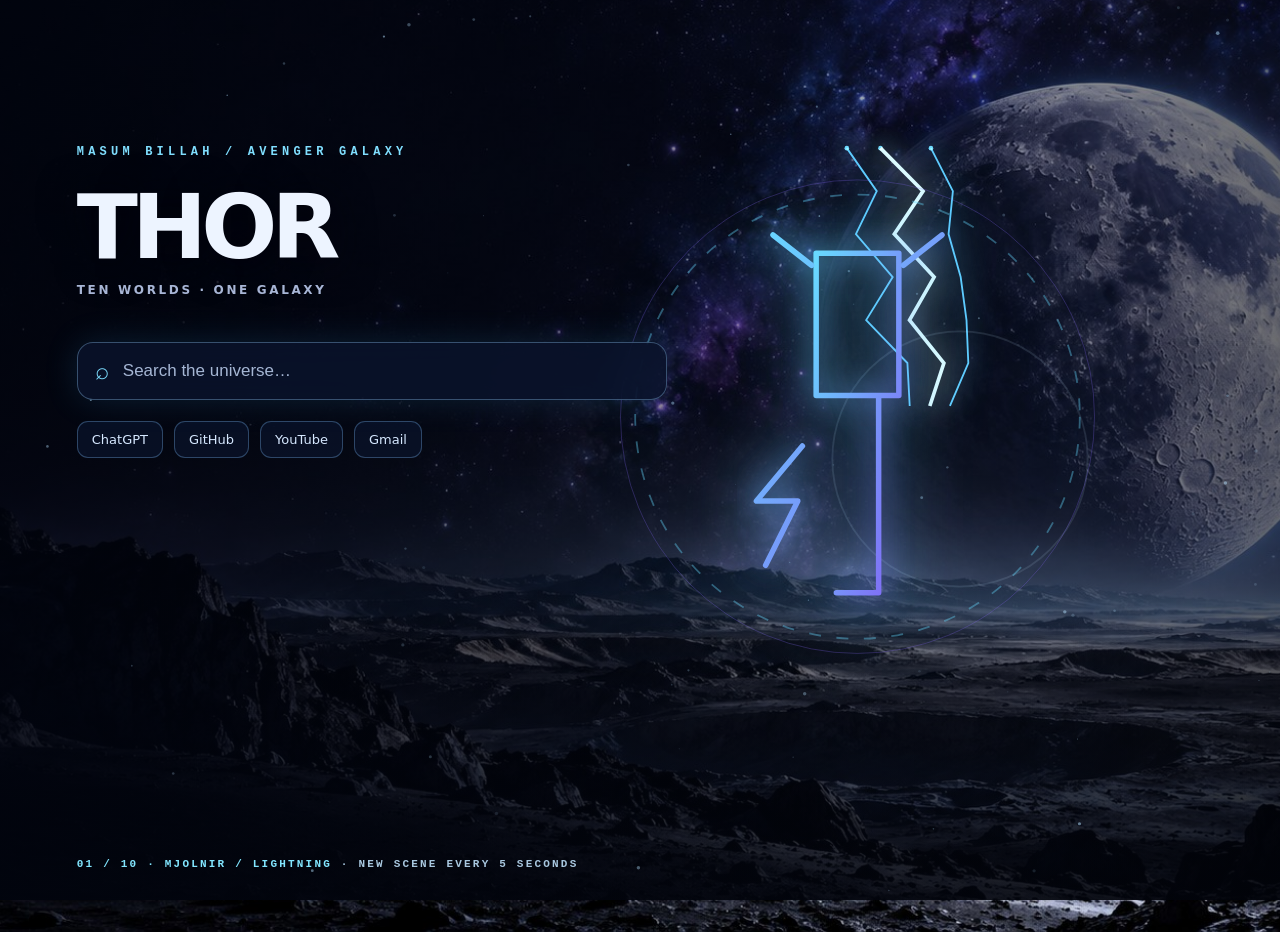
==== avenger-galaxy/newtab.html @ 28e288ff "Rename Hero Galaxy folder to Avenger Galaxy" ====
<!doctype html><html lang="en"><head><meta charset="utf-8"><meta name="viewport" content="width=device-width,initial-scale=1"><title>Avenger Galaxy • New Tab</title><link rel="stylesheet" href="style.css"></head><body><div id="scene-a" class="scene"></div><div id="scene-b" class="scene"></div><div class="veil"></div><canvas id="particles"></canvas><img id="art" class="hero-art" alt="Futuristic hero emblem"><main class="content"><div class="eyebrow">MASUM BILLAH / AVENGER GALAXY</div><h1 id="title">THOR</h1><div class="sub">TEN WORLDS · ONE GALAXY</div><form class="search" id="search-form"><span>⌕</span><input type="search" aria-label="Search the web" placeholder="Search the universe…" autofocus></form><nav class="links"><a href="https://chatgpt.com/">ChatGPT</a><a href="https://github.com/gitwithmasum">GitHub</a><a href="https://www.youtube.com/">YouTube</a><a href="https://mail.google.com/">Gmail</a></nav></main><div class="footer"><b id="count">01 / 10</b> · NEW SCENE EVERY 5 SECONDS</div><script src="app.js"></script></body></html>
---- avenger-galaxy/style.css ----
:root{color-scheme:dark;font-family:Inter,Segoe UI,system-ui,sans-serif}*{box-sizing:border-box}html,body{margin:0;width:100%;height:100%;overflow:hidden;background:#030511;color:#edf4ff}.scene{position:absolute;inset:-2%;background:center/cover no-repeat;opacity:0;transition:opacity 1.25s ease;transform:scale(1.03)}.scene.active{opacity:1;animation:slow-drift 12s ease-in-out alternate infinite}@keyframes slow-drift{to{transform:scale(1.105) translate(-.6%,.3%)}}.veil{position:absolute;inset:0;background:linear-gradient(90deg,rgba(1,4,14,.84),rgba(2,5,16,.32) 68%,rgba(1,3,10,.58)),linear-gradient(0deg,#02040ad9,transparent 35%)}#particles{position:absolute;inset:0;width:100%;height:100%;pointer-events:none}.hero-art{position:absolute;right:5%;top:9%;width:min(56vw,780px);height:75vh;max-height:730px;object-fit:contain;filter:drop-shadow(0 0 35px var(--accent));opacity:.88;transition:opacity .8s,transform 1.1s;transform:scale(.95)}.hero-art.enter{opacity:1;transform:scale(1.025)}.content{position:absolute;left:clamp(25px,6vw,100px);top:16%;width:min(590px,52vw);z-index:2}.eyebrow{font:600 12px/1.4 Consolas,monospace;letter-spacing:.35em;color:#80dfff}.content h1{font-size:clamp(45px,7vw,100px);line-height:.94;letter-spacing:-.065em;margin:24px 0 14px;text-shadow:0 5px 40px #03030c}.sub{letter-spacing:.22em;color:#a8b6d6;font-size:12px;font-weight:600}.search{display:flex;align-items:center;background:#0b142dce;border:1px solid #95cfff55;box-shadow:0 0 34px #47b9ff25;backdrop-filter:blur(15px);border-radius:16px;margin-top:45px;height:58px;padding:0 17px;gap:12px}.search span{font-size:24px;color:#7ad9fb}.search input{flex:1;min-width:0;border:0;outline:0;background:transparent;color:#fff;font:17px Segoe UI,sans-serif}.search input::placeholder{color:#a5b6d4}.links{display:flex;gap:11px;flex-wrap:wrap;margin-top:21px}.links a{color:#d6e8ff;text-decoration:none;padding:10px 14px;border:1px solid #78b5ed55;border-radius:11px;background:#0b142cb9;font-size:13px}.links a:hover{border-color:#80dfff;background:#214263}.footer{position:absolute;bottom:30px;left:clamp(25px,6vw,100px);font:600 11px Consolas,monospace;color:#a8c7df;letter-spacing:.2em;z-index:2}.footer b{color:#82e6ff}.wallpaper .search,.wallpaper .links,.wallpaper .sub{display:none}.wallpaper .content{top:35%}.wallpaper .content h1{font-size:clamp(38px,5vw,76px);opacity:.76}.wallpaper .hero-art{right:8%;width:min(53vw,750px)}@media(max-width:720px){.hero-art{right:-20%;width:90vw;top:18%;opacity:.45}.content{width:90vw;top:11%}.content h1{font-size:50px}.search{margin-top:26px}.footer{bottom:18px}}@media(prefers-reduced-motion:reduce){.scene.active{animation:none}.scene,.hero-art{transition:none}#particles{display:none}}
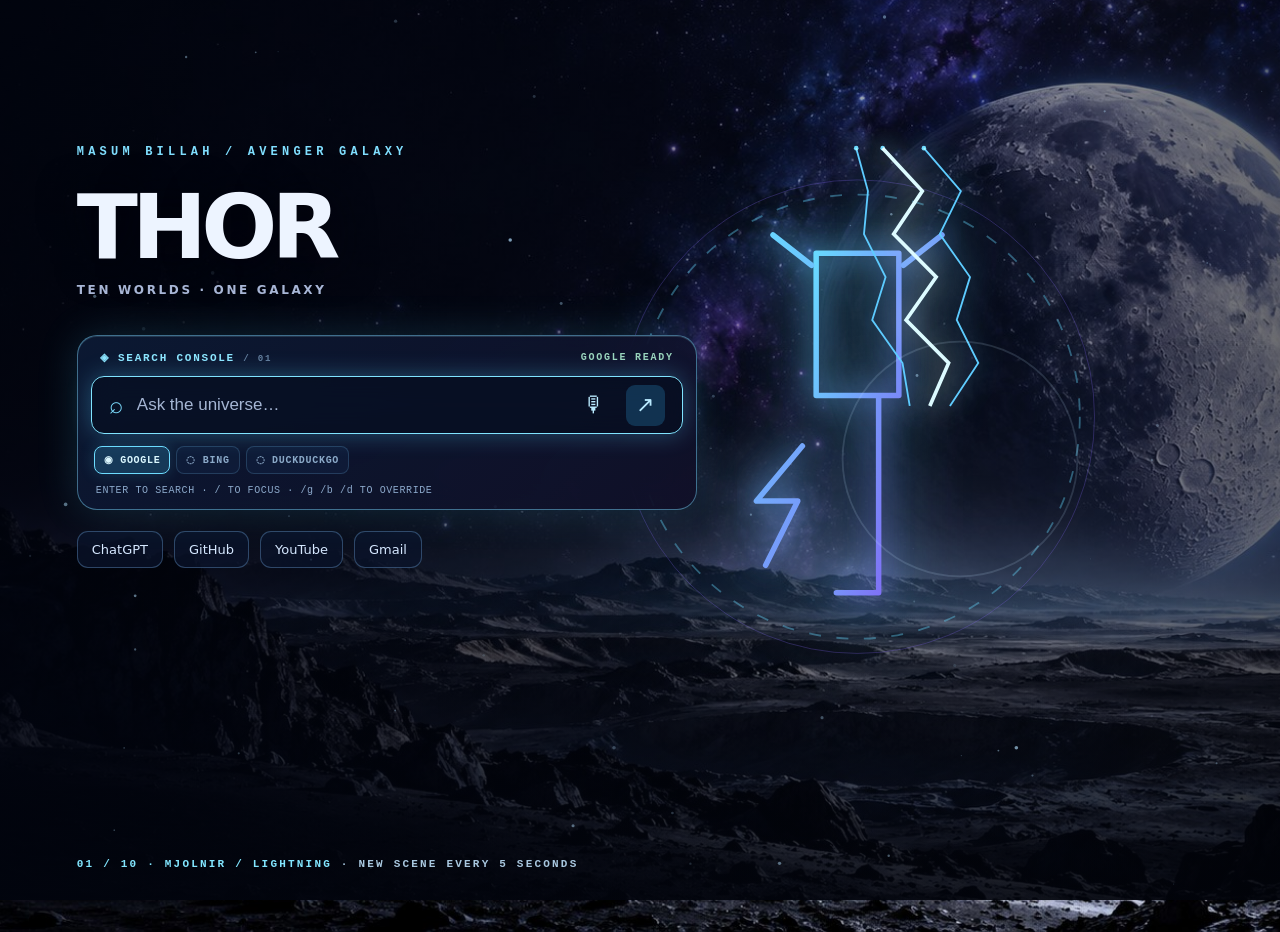
==== commit 7d4a2b17: "Add futuristic search console and results overlay to Avenger Galaxy" ====
--- a/avenger-galaxy/newtab.html
+++ b/avenger-galaxy/newtab.html
@@ -1 +1 @@
-<!doctype html><html lang="en"><head><meta charset="utf-8"><meta name="viewport" content="width=device-width,initial-scale=1"><title>Avenger Galaxy • New Tab</title><link rel="stylesheet" href="style.css"></head><body><div id="scene-a" class="scene"></div><div id="scene-b" class="scene"></div><div class="veil"></div><canvas id="particles"></canvas><img id="art" class="hero-art" alt="Futuristic hero emblem"><main class="content"><div class="eyebrow">MASUM BILLAH / AVENGER GALAXY</div><h1 id="title">THOR</h1><div class="sub">TEN WORLDS · ONE GALAXY</div><form class="search" id="search-form"><span>⌕</span><input type="search" aria-label="Search the web" placeholder="Search the universe…" autofocus></form><nav class="links"><a href="https://chatgpt.com/">ChatGPT</a><a href="https://github.com/gitwithmasum">GitHub</a><a href="https://www.youtube.com/">YouTube</a><a href="https://mail.google.com/">Gmail</a></nav></main><div class="footer"><b id="count">01 / 10</b> · NEW SCENE EVERY 5 SECONDS</div><script src="app.js"></script></body></html>
+<!doctype html><html lang="en"><head><meta charset="utf-8"><meta name="viewport" content="width=device-width,initial-scale=1"><title>Avenger Galaxy • Search Console</title><link rel="stylesheet" href="style.css"></head><body><div id="scene-a" class="scene"></div><div id="scene-b" class="scene"></div><div class="veil"></div><canvas id="particles"></canvas><img id="art" class="hero-art" alt="Futuristic hero emblem"><main class="content"><div class="eyebrow">MASUM BILLAH / AVENGER GALAXY</div><h1 id="title">THOR</h1><div class="sub">TEN WORLDS · ONE GALAXY</div><section class="console" aria-label="Galaxy search console"><div class="console-top"><span class="console-id">◈ SEARCH CONSOLE <small> / 01</small></span><span class="console-state" id="search-state">SYSTEM READY</span></div><form class="search" id="search-form"><span class="search-mark">⌕</span><input id="search-input" type="search" aria-label="Search the web" placeholder="Ask the universe…" autocomplete="off" autofocus><button class="voice-button" id="voice-button" type="button" title="Voice search" aria-label="Start voice search">🎙</button><button class="submit-button" type="submit" aria-label="Search">↗</button></form><div class="engines" role="group" aria-label="Search engine"><button type="button" data-engine="google" class="selected">◉ GOOGLE</button><button type="button" data-engine="bing">◌ BING</button><button type="button" data-engine="duckduckgo">◌ DUCKDUCKGO</button></div><div class="console-help" id="console-help">ENTER TO SEARCH · / TO FOCUS · /g /b /d TO OVERRIDE</div></section><nav class="links"><a href="https://chatgpt.com/">ChatGPT</a><a href="https://github.com/gitwithmasum">GitHub</a><a href="https://www.youtube.com/">YouTube</a><a href="https://mail.google.com/">Gmail</a></nav></main><div class="footer"><b id="count">01 / 10</b> · NEW SCENE EVERY 5 SECONDS</div><script src="app.js"></script></body></html>
--- a/avenger-galaxy/style.css
+++ b/avenger-galaxy/style.css
@@ -1 +1,4 @@
 :root{color-scheme:dark;font-family:Inter,Segoe UI,system-ui,sans-serif}*{box-sizing:border-box}html,body{margin:0;width:100%;height:100%;overflow:hidden;background:#030511;color:#edf4ff}.scene{position:absolute;inset:-2%;background:center/cover no-repeat;opacity:0;transition:opacity 1.25s ease;transform:scale(1.03)}.scene.active{opacity:1;animation:slow-drift 12s ease-in-out alternate infinite}@keyframes slow-drift{to{transform:scale(1.105) translate(-.6%,.3%)}}.veil{position:absolute;inset:0;background:linear-gradient(90deg,rgba(1,4,14,.84),rgba(2,5,16,.32) 68%,rgba(1,3,10,.58)),linear-gradient(0deg,#02040ad9,transparent 35%)}#particles{position:absolute;inset:0;width:100%;height:100%;pointer-events:none}.hero-art{position:absolute;right:5%;top:9%;width:min(56vw,780px);height:75vh;max-height:730px;object-fit:contain;filter:drop-shadow(0 0 35px var(--accent));opacity:.88;transition:opacity .8s,transform 1.1s;transform:scale(.95)}.hero-art.enter{opacity:1;transform:scale(1.025)}.content{position:absolute;left:clamp(25px,6vw,100px);top:16%;width:min(590px,52vw);z-index:2}.eyebrow{font:600 12px/1.4 Consolas,monospace;letter-spacing:.35em;color:#80dfff}.content h1{font-size:clamp(45px,7vw,100px);line-height:.94;letter-spacing:-.065em;margin:24px 0 14px;text-shadow:0 5px 40px #03030c}.sub{letter-spacing:.22em;color:#a8b6d6;font-size:12px;font-weight:600}.search{display:flex;align-items:center;background:#0b142dce;border:1px solid #95cfff55;box-shadow:0 0 34px #47b9ff25;backdrop-filter:blur(15px);border-radius:16px;margin-top:45px;height:58px;padding:0 17px;gap:12px}.search span{font-size:24px;color:#7ad9fb}.search input{flex:1;min-width:0;border:0;outline:0;background:transparent;color:#fff;font:17px Segoe UI,sans-serif}.search input::placeholder{color:#a5b6d4}.links{display:flex;gap:11px;flex-wrap:wrap;margin-top:21px}.links a{color:#d6e8ff;text-decoration:none;padding:10px 14px;border:1px solid #78b5ed55;border-radius:11px;background:#0b142cb9;font-size:13px}.links a:hover{border-color:#80dfff;background:#214263}.footer{position:absolute;bottom:30px;left:clamp(25px,6vw,100px);font:600 11px Consolas,monospace;color:#a8c7df;letter-spacing:.2em;z-index:2}.footer b{color:#82e6ff}.wallpaper .search,.wallpaper .links,.wallpaper .sub{display:none}.wallpaper .content{top:35%}.wallpaper .content h1{font-size:clamp(38px,5vw,76px);opacity:.76}.wallpaper .hero-art{right:8%;width:min(53vw,750px)}@media(max-width:720px){.hero-art{right:-20%;width:90vw;top:18%;opacity:.45}.content{width:90vw;top:11%}.content h1{font-size:50px}.search{margin-top:26px}.footer{bottom:18px}}@media(prefers-reduced-motion:reduce){.scene.active{animation:none}.scene,.hero-art{transition:none}#particles{display:none}}
+#particles{z-index:1}.hero-art{z-index:0}
+/* Search console */
+.console{margin-top:38px;border:1px solid #7ad9ff75;background:linear-gradient(140deg,#0c1b36e8,#111029da);border-radius:20px;padding:13px;box-shadow:0 0 42px #55d7ff29,inset 0 1px 0 #b2efff25;backdrop-filter:blur(18px)}.console-top{display:flex;justify-content:space-between;gap:12px;align-items:center;padding:2px 9px 12px;font:600 11px Consolas,monospace;letter-spacing:.16em;color:#8de6ff}.console-id small{color:#637e9d}.console-state{font-size:10px;color:#9bd5bd}.console .search{margin:0;box-shadow:inset 0 0 26px #16396244;background:#060e21b8;border-color:#7dd5ff5f;border-radius:13px}.console .search:focus-within{border-color:#80e4ff;box-shadow:0 0 23px #57cfff50}.search button{border:0;cursor:pointer;color:#b9eaff;background:none;font:22px Segoe UI,sans-serif;height:41px;min-width:39px}.search button:hover{color:#fff;text-shadow:0 0 18px #86e9ff}.voice-button.listening{color:#ff8db5;animation:mic-pulse 1.1s ease-in-out infinite}@keyframes mic-pulse{50%{text-shadow:0 0 20px #ff4580;transform:scale(1.1)}}.submit-button{background:#1b557e82!important;border-radius:9px!important}.engines{display:flex;gap:6px;flex-wrap:wrap;margin:12px 3px 5px}.engines button{cursor:pointer;border:1px solid #4f81ab55;background:#12234288;color:#8caac9;border-radius:8px;font:600 10px Consolas,monospace;letter-spacing:.07em;padding:7px 9px}.engines button:hover,.engines button.selected{border-color:#6ddcff;background:#1c4c70a8;color:#dcf8ff;box-shadow:0 0 15px #4bceff2f}.console-help{color:#8ca9cb;font:10px Consolas,monospace;letter-spacing:.06em;padding:6px 5px 0}.console-help strong{color:#7ee9ff}.content:has(.console){width:min(620px,55vw)}@media(max-width:720px){.content:has(.console){width:90vw}.console{margin-top:23px}.console-state{display:none}.engines button{font-size:9px}.console-help{font-size:9px}}
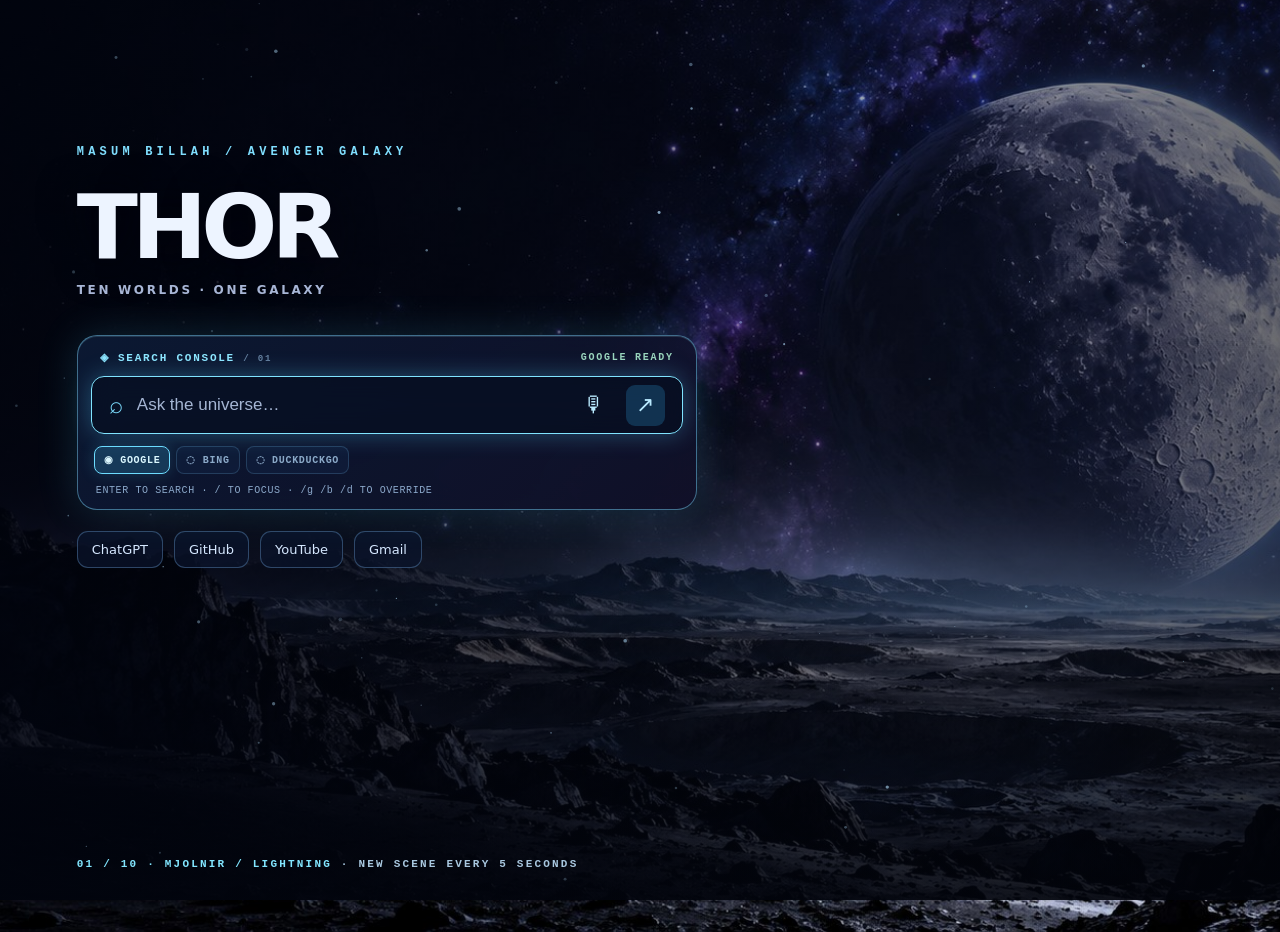
==== commit 0ab7ecea: "Remove Avenger power effects and emblems" ====
--- a/avenger-galaxy/newtab.html
+++ b/avenger-galaxy/newtab.html
@@ -1 +1 @@
-<!doctype html><html lang="en"><head><meta charset="utf-8"><meta name="viewport" content="width=device-width,initial-scale=1"><title>Avenger Galaxy • Search Console</title><link rel="stylesheet" href="style.css"></head><body><div id="scene-a" class="scene"></div><div id="scene-b" class="scene"></div><div class="veil"></div><canvas id="particles"></canvas><img id="art" class="hero-art" alt="Futuristic hero emblem"><main class="content"><div class="eyebrow">MASUM BILLAH / AVENGER GALAXY</div><h1 id="title">THOR</h1><div class="sub">TEN WORLDS · ONE GALAXY</div><section class="console" aria-label="Galaxy search console"><div class="console-top"><span class="console-id">◈ SEARCH CONSOLE <small> / 01</small></span><span class="console-state" id="search-state">SYSTEM READY</span></div><form class="search" id="search-form"><span class="search-mark">⌕</span><input id="search-input" type="search" aria-label="Search the web" placeholder="Ask the universe…" autocomplete="off" autofocus><button class="voice-button" id="voice-button" type="button" title="Voice search" aria-label="Start voice search">🎙</button><button class="submit-button" type="submit" aria-label="Search">↗</button></form><div class="engines" role="group" aria-label="Search engine"><button type="button" data-engine="google" class="selected">◉ GOOGLE</button><button type="button" data-engine="bing">◌ BING</button><button type="button" data-engine="duckduckgo">◌ DUCKDUCKGO</button></div><div class="console-help" id="console-help">ENTER TO SEARCH · / TO FOCUS · /g /b /d TO OVERRIDE</div></section><nav class="links"><a href="https://chatgpt.com/">ChatGPT</a><a href="https://github.com/gitwithmasum">GitHub</a><a href="https://www.youtube.com/">YouTube</a><a href="https://mail.google.com/">Gmail</a></nav></main><div class="footer"><b id="count">01 / 10</b> · NEW SCENE EVERY 5 SECONDS</div><script src="app.js"></script></body></html>
+<!doctype html><html lang="en"><head><meta charset="utf-8"><meta name="viewport" content="width=device-width,initial-scale=1"><title>Avenger Galaxy • Search Console</title><link rel="stylesheet" href="style.css"></head><body><div id="scene-a" class="scene"></div><div id="scene-b" class="scene"></div><div class="veil"></div><canvas id="particles"></canvas><main class="content"><div class="eyebrow">MASUM BILLAH / AVENGER GALAXY</div><h1 id="title">THOR</h1><div class="sub">TEN WORLDS · ONE GALAXY</div><section class="console" aria-label="Galaxy search console"><div class="console-top"><span class="console-id">◈ SEARCH CONSOLE <small> / 01</small></span><span class="console-state" id="search-state">SYSTEM READY</span></div><form class="search" id="search-form"><span class="search-mark">⌕</span><input id="search-input" type="search" aria-label="Search the web" placeholder="Ask the universe…" autocomplete="off" autofocus><button class="voice-button" id="voice-button" type="button" title="Voice search" aria-label="Start voice search">🎙</button><button class="submit-button" type="submit" aria-label="Search">↗</button></form><div class="engines" role="group" aria-label="Search engine"><button type="button" data-engine="google" class="selected">◉ GOOGLE</button><button type="button" data-engine="bing">◌ BING</button><button type="button" data-engine="duckduckgo">◌ DUCKDUCKGO</button></div><div class="console-help" id="console-help">ENTER TO SEARCH · / TO FOCUS · /g /b /d TO OVERRIDE</div></section><nav class="links"><a href="https://chatgpt.com/">ChatGPT</a><a href="https://github.com/gitwithmasum">GitHub</a><a href="https://www.youtube.com/">YouTube</a><a href="https://mail.google.com/">Gmail</a></nav></main><div class="footer"><b id="count">01 / 10</b> · NEW SCENE EVERY 5 SECONDS</div><script src="app.js"></script></body></html>
--- a/avenger-galaxy/style.css
+++ b/avenger-galaxy/style.css
@@ -1,4 +1,4 @@
-:root{color-scheme:dark;font-family:Inter,Segoe UI,system-ui,sans-serif}*{box-sizing:border-box}html,body{margin:0;width:100%;height:100%;overflow:hidden;background:#030511;color:#edf4ff}.scene{position:absolute;inset:-2%;background:center/cover no-repeat;opacity:0;transition:opacity 1.25s ease;transform:scale(1.03)}.scene.active{opacity:1;animation:slow-drift 12s ease-in-out alternate infinite}@keyframes slow-drift{to{transform:scale(1.105) translate(-.6%,.3%)}}.veil{position:absolute;inset:0;background:linear-gradient(90deg,rgba(1,4,14,.84),rgba(2,5,16,.32) 68%,rgba(1,3,10,.58)),linear-gradient(0deg,#02040ad9,transparent 35%)}#particles{position:absolute;inset:0;width:100%;height:100%;pointer-events:none}.hero-art{position:absolute;right:5%;top:9%;width:min(56vw,780px);height:75vh;max-height:730px;object-fit:contain;filter:drop-shadow(0 0 35px var(--accent));opacity:.88;transition:opacity .8s,transform 1.1s;transform:scale(.95)}.hero-art.enter{opacity:1;transform:scale(1.025)}.content{position:absolute;left:clamp(25px,6vw,100px);top:16%;width:min(590px,52vw);z-index:2}.eyebrow{font:600 12px/1.4 Consolas,monospace;letter-spacing:.35em;color:#80dfff}.content h1{font-size:clamp(45px,7vw,100px);line-height:.94;letter-spacing:-.065em;margin:24px 0 14px;text-shadow:0 5px 40px #03030c}.sub{letter-spacing:.22em;color:#a8b6d6;font-size:12px;font-weight:600}.search{display:flex;align-items:center;background:#0b142dce;border:1px solid #95cfff55;box-shadow:0 0 34px #47b9ff25;backdrop-filter:blur(15px);border-radius:16px;margin-top:45px;height:58px;padding:0 17px;gap:12px}.search span{font-size:24px;color:#7ad9fb}.search input{flex:1;min-width:0;border:0;outline:0;background:transparent;color:#fff;font:17px Segoe UI,sans-serif}.search input::placeholder{color:#a5b6d4}.links{display:flex;gap:11px;flex-wrap:wrap;margin-top:21px}.links a{color:#d6e8ff;text-decoration:none;padding:10px 14px;border:1px solid #78b5ed55;border-radius:11px;background:#0b142cb9;font-size:13px}.links a:hover{border-color:#80dfff;background:#214263}.footer{position:absolute;bottom:30px;left:clamp(25px,6vw,100px);font:600 11px Consolas,monospace;color:#a8c7df;letter-spacing:.2em;z-index:2}.footer b{color:#82e6ff}.wallpaper .search,.wallpaper .links,.wallpaper .sub{display:none}.wallpaper .content{top:35%}.wallpaper .content h1{font-size:clamp(38px,5vw,76px);opacity:.76}.wallpaper .hero-art{right:8%;width:min(53vw,750px)}@media(max-width:720px){.hero-art{right:-20%;width:90vw;top:18%;opacity:.45}.content{width:90vw;top:11%}.content h1{font-size:50px}.search{margin-top:26px}.footer{bottom:18px}}@media(prefers-reduced-motion:reduce){.scene.active{animation:none}.scene,.hero-art{transition:none}#particles{display:none}}
-#particles{z-index:1}.hero-art{z-index:0}
+:root{color-scheme:dark;font-family:Inter,Segoe UI,system-ui,sans-serif}*{box-sizing:border-box}html,body{margin:0;width:100%;height:100%;overflow:hidden;background:#030511;color:#edf4ff}.scene{position:absolute;inset:-2%;background:center/cover no-repeat;opacity:0;transition:opacity 1.25s ease;transform:scale(1.03)}.scene.active{opacity:1;animation:slow-drift 12s ease-in-out alternate infinite}@keyframes slow-drift{to{transform:scale(1.105) translate(-.6%,.3%)}}.veil{position:absolute;inset:0;background:linear-gradient(90deg,rgba(1,4,14,.84),rgba(2,5,16,.32) 68%,rgba(1,3,10,.58)),linear-gradient(0deg,#02040ad9,transparent 35%)}#particles{position:absolute;inset:0;width:100%;height:100%;pointer-events:none}.content{position:absolute;left:clamp(25px,6vw,100px);top:16%;width:min(590px,52vw);z-index:2}.eyebrow{font:600 12px/1.4 Consolas,monospace;letter-spacing:.35em;color:#80dfff}.content h1{font-size:clamp(45px,7vw,100px);line-height:.94;letter-spacing:-.065em;margin:24px 0 14px;text-shadow:0 5px 40px #03030c}.sub{letter-spacing:.22em;color:#a8b6d6;font-size:12px;font-weight:600}.search{display:flex;align-items:center;background:#0b142dce;border:1px solid #95cfff55;box-shadow:0 0 34px #47b9ff25;backdrop-filter:blur(15px);border-radius:16px;margin-top:45px;height:58px;padding:0 17px;gap:12px}.search span{font-size:24px;color:#7ad9fb}.search input{flex:1;min-width:0;border:0;outline:0;background:transparent;color:#fff;font:17px Segoe UI,sans-serif}.search input::placeholder{color:#a5b6d4}.links{display:flex;gap:11px;flex-wrap:wrap;margin-top:21px}.links a{color:#d6e8ff;text-decoration:none;padding:10px 14px;border:1px solid #78b5ed55;border-radius:11px;background:#0b142cb9;font-size:13px}.links a:hover{border-color:#80dfff;background:#214263}.footer{position:absolute;bottom:30px;left:clamp(25px,6vw,100px);font:600 11px Consolas,monospace;color:#a8c7df;letter-spacing:.2em;z-index:2}.footer b{color:#82e6ff}.wallpaper .search,.wallpaper .links,.wallpaper .sub{display:none}.wallpaper .content{top:35%}.wallpaper .content h1{font-size:clamp(38px,5vw,76px);opacity:.76}@media(max-width:720px){.content{width:90vw;top:11%}.content h1{font-size:50px}.search{margin-top:26px}.footer{bottom:18px}}@media(prefers-reduced-motion:reduce){.scene.active{animation:none}.scene{transition:none}#particles{display:none}}
+#particles{z-index:1}
 /* Search console */
 .console{margin-top:38px;border:1px solid #7ad9ff75;background:linear-gradient(140deg,#0c1b36e8,#111029da);border-radius:20px;padding:13px;box-shadow:0 0 42px #55d7ff29,inset 0 1px 0 #b2efff25;backdrop-filter:blur(18px)}.console-top{display:flex;justify-content:space-between;gap:12px;align-items:center;padding:2px 9px 12px;font:600 11px Consolas,monospace;letter-spacing:.16em;color:#8de6ff}.console-id small{color:#637e9d}.console-state{font-size:10px;color:#9bd5bd}.console .search{margin:0;box-shadow:inset 0 0 26px #16396244;background:#060e21b8;border-color:#7dd5ff5f;border-radius:13px}.console .search:focus-within{border-color:#80e4ff;box-shadow:0 0 23px #57cfff50}.search button{border:0;cursor:pointer;color:#b9eaff;background:none;font:22px Segoe UI,sans-serif;height:41px;min-width:39px}.search button:hover{color:#fff;text-shadow:0 0 18px #86e9ff}.voice-button.listening{color:#ff8db5;animation:mic-pulse 1.1s ease-in-out infinite}@keyframes mic-pulse{50%{text-shadow:0 0 20px #ff4580;transform:scale(1.1)}}.submit-button{background:#1b557e82!important;border-radius:9px!important}.engines{display:flex;gap:6px;flex-wrap:wrap;margin:12px 3px 5px}.engines button{cursor:pointer;border:1px solid #4f81ab55;background:#12234288;color:#8caac9;border-radius:8px;font:600 10px Consolas,monospace;letter-spacing:.07em;padding:7px 9px}.engines button:hover,.engines button.selected{border-color:#6ddcff;background:#1c4c70a8;color:#dcf8ff;box-shadow:0 0 15px #4bceff2f}.console-help{color:#8ca9cb;font:10px Consolas,monospace;letter-spacing:.06em;padding:6px 5px 0}.console-help strong{color:#7ee9ff}.content:has(.console){width:min(620px,55vw)}@media(max-width:720px){.content:has(.console){width:90vw}.console{margin-top:23px}.console-state{display:none}.engines button{font-size:9px}.console-help{font-size:9px}}
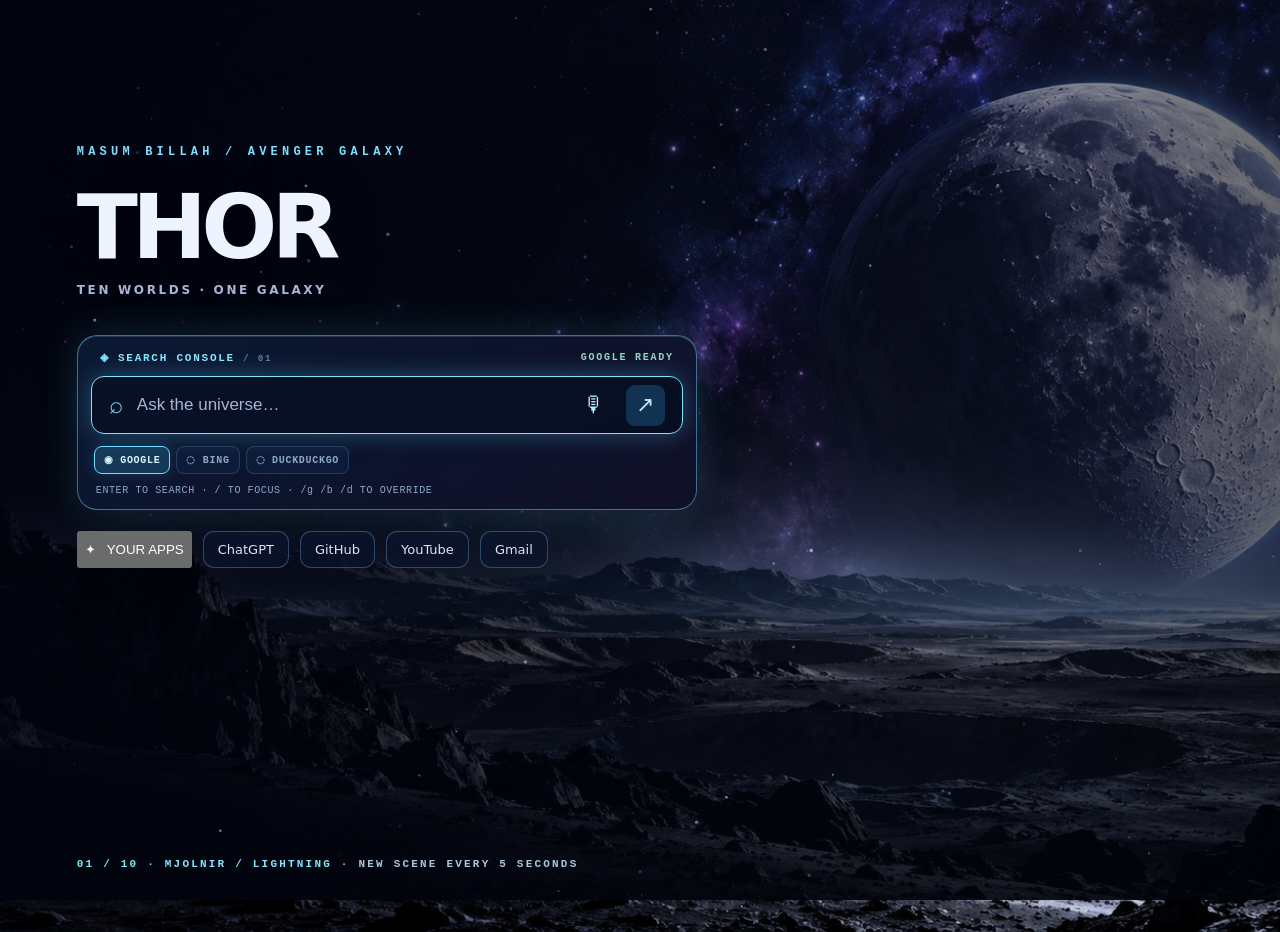
==== commit 4200df8d: "Add app-style bookmarks launcher: newtab.html" ====
--- a/avenger-galaxy/newtab.html
+++ b/avenger-galaxy/newtab.html
@@ -1 +1 @@
-<!doctype html><html lang="en"><head><meta charset="utf-8"><meta name="viewport" content="width=device-width,initial-scale=1"><title>Avenger Galaxy • Search Console</title><link rel="stylesheet" href="style.css"></head><body><div id="scene-a" class="scene"></div><div id="scene-b" class="scene"></div><div class="veil"></div><canvas id="particles"></canvas><main class="content"><div class="eyebrow">MASUM BILLAH / AVENGER GALAXY</div><h1 id="title">THOR</h1><div class="sub">TEN WORLDS · ONE GALAXY</div><section class="console" aria-label="Galaxy search console"><div class="console-top"><span class="console-id">◈ SEARCH CONSOLE <small> / 01</small></span><span class="console-state" id="search-state">SYSTEM READY</span></div><form class="search" id="search-form"><span class="search-mark">⌕</span><input id="search-input" type="search" aria-label="Search the web" placeholder="Ask the universe…" autocomplete="off" autofocus><button class="voice-button" id="voice-button" type="button" title="Voice search" aria-label="Start voice search">🎙</button><button class="submit-button" type="submit" aria-label="Search">↗</button></form><div class="engines" role="group" aria-label="Search engine"><button type="button" data-engine="google" class="selected">◉ GOOGLE</button><button type="button" data-engine="bing">◌ BING</button><button type="button" data-engine="duckduckgo">◌ DUCKDUCKGO</button></div><div class="console-help" id="console-help">ENTER TO SEARCH · / TO FOCUS · /g /b /d TO OVERRIDE</div></section><nav class="links"><a href="https://chatgpt.com/">ChatGPT</a><a href="https://github.com/gitwithmasum">GitHub</a><a href="https://www.youtube.com/">YouTube</a><a href="https://mail.google.com/">Gmail</a></nav></main><div class="footer"><b id="count">01 / 10</b> · NEW SCENE EVERY 5 SECONDS</div><script src="app.js"></script></body></html>
+<!doctype html><html lang="en"><head><meta charset="utf-8"><meta name="viewport" content="width=device-width,initial-scale=1"><title>Avenger Galaxy • Search Console</title><link rel="stylesheet" href="style.css"></head><body><div id="scene-a" class="scene"></div><div id="scene-b" class="scene"></div><div class="veil"></div><canvas id="particles"></canvas><main class="content"><div class="eyebrow">MASUM BILLAH / AVENGER GALAXY</div><h1 id="title">THOR</h1><div class="sub">TEN WORLDS · ONE GALAXY</div><section class="console" aria-label="Galaxy search console"><div class="console-top"><span class="console-id">◈ SEARCH CONSOLE <small> / 01</small></span><span class="console-state" id="search-state">SYSTEM READY</span></div><form class="search" id="search-form"><span class="search-mark">⌕</span><input id="search-input" type="search" aria-label="Search the web" placeholder="Ask the universe…" autocomplete="off" autofocus><button class="voice-button" id="voice-button" type="button" title="Voice search" aria-label="Start voice search">🎙</button><button class="submit-button" type="submit" aria-label="Search">↗</button></form><div class="engines" role="group" aria-label="Search engine"><button type="button" data-engine="google" class="selected">◉ GOOGLE</button><button type="button" data-engine="bing">◌ BING</button><button type="button" data-engine="duckduckgo">◌ DUCKDUCKGO</button></div><div class="console-help" id="console-help">ENTER TO SEARCH · / TO FOCUS · /g /b /d TO OVERRIDE</div></section><nav class="links"><button id="open-bookmarks" type="button" class="launcher-button" aria-haspopup="dialog" aria-controls="bookmarks-shell">✦ &nbsp; YOUR APPS</button><a href="https://chatgpt.com/">ChatGPT</a><a href="https://github.com/gitwithmasum">GitHub</a><a href="https://www.youtube.com/">YouTube</a><a href="https://mail.google.com/">Gmail</a></nav></main><div class="footer"><b id="count">01 / 10</b> · NEW SCENE EVERY 5 SECONDS</div><div id="bookmarks-shell" class="bookmarks-shell" hidden><section class="bookmarks-panel" role="dialog" aria-modal="true" aria-labelledby="bookmarks-title"><header class="bookmarks-head"><span class="orbit-mark" aria-hidden="true">◉</span><div><span class="bookmarks-kicker">AVENGER GALAXY / LAUNCHER</span><h2 id="bookmarks-title">YOUR APPS</h2></div><button id="close-bookmarks" class="bookmarks-close" type="button" aria-label="Close bookmarks">×</button></header><label class="bookmark-search"><span aria-hidden="true">⌕</span><input id="bookmark-query" type="search" placeholder="Search bookmarks..." aria-label="Search bookmarks" autocomplete="off"><kbd>/</kbd></label><nav id="bookmark-path" class="bookmark-path" aria-label="Bookmark folder path"></nav><div id="bookmark-grid" class="bookmark-grid" aria-live="polite"></div><footer class="bookmarks-foot"><span id="bookmark-count">LOADING…</span><span>ESC TO CLOSE</span></footer></section></div><script src="app.js"></script><script src="bookmarks.js"></script></body></html>
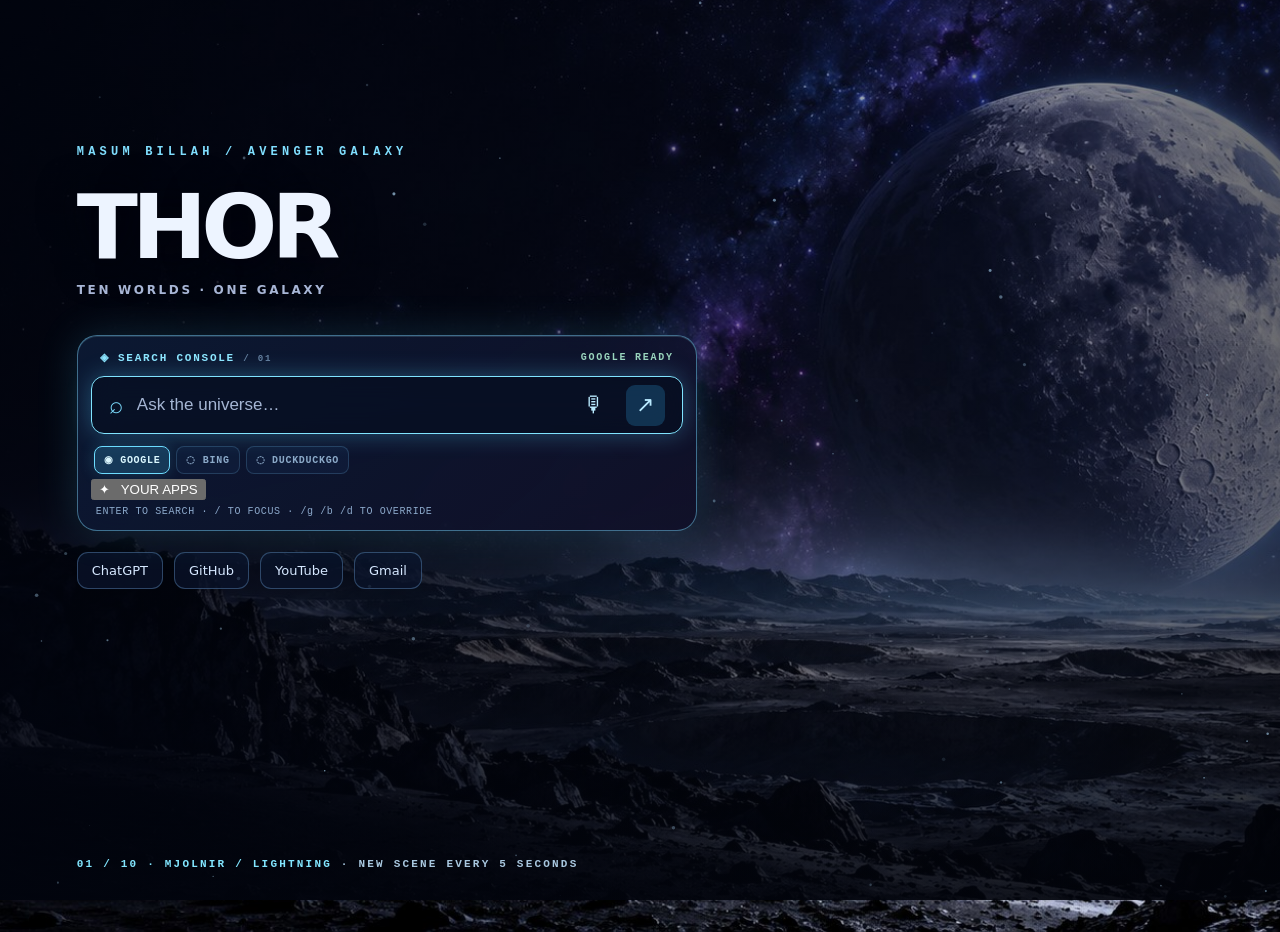
==== commit 0e67c300: "Place bookmark launcher in search console: newtab.html" ====
--- a/avenger-galaxy/newtab.html
+++ b/avenger-galaxy/newtab.html
@@ -1 +1 @@
-<!doctype html><html lang="en"><head><meta charset="utf-8"><meta name="viewport" content="width=device-width,initial-scale=1"><title>Avenger Galaxy • Search Console</title><link rel="stylesheet" href="style.css"></head><body><div id="scene-a" class="scene"></div><div id="scene-b" class="scene"></div><div class="veil"></div><canvas id="particles"></canvas><main class="content"><div class="eyebrow">MASUM BILLAH / AVENGER GALAXY</div><h1 id="title">THOR</h1><div class="sub">TEN WORLDS · ONE GALAXY</div><section class="console" aria-label="Galaxy search console"><div class="console-top"><span class="console-id">◈ SEARCH CONSOLE <small> / 01</small></span><span class="console-state" id="search-state">SYSTEM READY</span></div><form class="search" id="search-form"><span class="search-mark">⌕</span><input id="search-input" type="search" aria-label="Search the web" placeholder="Ask the universe…" autocomplete="off" autofocus><button class="voice-button" id="voice-button" type="button" title="Voice search" aria-label="Start voice search">🎙</button><button class="submit-button" type="submit" aria-label="Search">↗</button></form><div class="engines" role="group" aria-label="Search engine"><button type="button" data-engine="google" class="selected">◉ GOOGLE</button><button type="button" data-engine="bing">◌ BING</button><button type="button" data-engine="duckduckgo">◌ DUCKDUCKGO</button></div><div class="console-help" id="console-help">ENTER TO SEARCH · / TO FOCUS · /g /b /d TO OVERRIDE</div></section><nav class="links"><button id="open-bookmarks" type="button" class="launcher-button" aria-haspopup="dialog" aria-controls="bookmarks-shell">✦ &nbsp; YOUR APPS</button><a href="https://chatgpt.com/">ChatGPT</a><a href="https://github.com/gitwithmasum">GitHub</a><a href="https://www.youtube.com/">YouTube</a><a href="https://mail.google.com/">Gmail</a></nav></main><div class="footer"><b id="count">01 / 10</b> · NEW SCENE EVERY 5 SECONDS</div><div id="bookmarks-shell" class="bookmarks-shell" hidden><section class="bookmarks-panel" role="dialog" aria-modal="true" aria-labelledby="bookmarks-title"><header class="bookmarks-head"><span class="orbit-mark" aria-hidden="true">◉</span><div><span class="bookmarks-kicker">AVENGER GALAXY / LAUNCHER</span><h2 id="bookmarks-title">YOUR APPS</h2></div><button id="close-bookmarks" class="bookmarks-close" type="button" aria-label="Close bookmarks">×</button></header><label class="bookmark-search"><span aria-hidden="true">⌕</span><input id="bookmark-query" type="search" placeholder="Search bookmarks..." aria-label="Search bookmarks" autocomplete="off"><kbd>/</kbd></label><nav id="bookmark-path" class="bookmark-path" aria-label="Bookmark folder path"></nav><div id="bookmark-grid" class="bookmark-grid" aria-live="polite"></div><footer class="bookmarks-foot"><span id="bookmark-count">LOADING…</span><span>ESC TO CLOSE</span></footer></section></div><script src="app.js"></script><script src="bookmarks.js"></script></body></html>
+<!doctype html><html lang="en"><head><meta charset="utf-8"><meta name="viewport" content="width=device-width,initial-scale=1"><title>Avenger Galaxy • Search Console</title><link rel="stylesheet" href="style.css"></head><body><div id="scene-a" class="scene"></div><div id="scene-b" class="scene"></div><div class="veil"></div><canvas id="particles"></canvas><main class="content"><div class="eyebrow">MASUM BILLAH / AVENGER GALAXY</div><h1 id="title">THOR</h1><div class="sub">TEN WORLDS · ONE GALAXY</div><section class="console" aria-label="Galaxy search console"><div class="console-top"><span class="console-id">◈ SEARCH CONSOLE <small> / 01</small></span><span class="console-state" id="search-state">SYSTEM READY</span></div><form class="search" id="search-form"><span class="search-mark">⌕</span><input id="search-input" type="search" aria-label="Search the web" placeholder="Ask the universe…" autocomplete="off" autofocus><button class="voice-button" id="voice-button" type="button" title="Voice search" aria-label="Start voice search">🎙</button><button class="submit-button" type="submit" aria-label="Search">↗</button></form><div class="console-controls"><div class="engines" role="group" aria-label="Search engine"><button type="button" data-engine="google" class="selected">◉ GOOGLE</button><button type="button" data-engine="bing">◌ BING</button><button type="button" data-engine="duckduckgo">◌ DUCKDUCKGO</button></div><button id="open-bookmarks" type="button" class="launcher-button" aria-haspopup="dialog" aria-controls="bookmarks-shell">✦ &nbsp; YOUR APPS</button></div><div class="console-help" id="console-help">ENTER TO SEARCH · / TO FOCUS · /g /b /d TO OVERRIDE</div></section><nav class="links"><a href="https://chatgpt.com/">ChatGPT</a><a href="https://github.com/gitwithmasum">GitHub</a><a href="https://www.youtube.com/">YouTube</a><a href="https://mail.google.com/">Gmail</a></nav></main><div class="footer"><b id="count">01 / 10</b> · NEW SCENE EVERY 5 SECONDS</div><div id="bookmarks-shell" class="bookmarks-shell" hidden><section class="bookmarks-panel" role="dialog" aria-modal="true" aria-labelledby="bookmarks-title"><header class="bookmarks-head"><span class="orbit-mark" aria-hidden="true">◉</span><div><span class="bookmarks-kicker">AVENGER GALAXY / LAUNCHER</span><h2 id="bookmarks-title">YOUR APPS</h2></div><button id="close-bookmarks" class="bookmarks-close" type="button" aria-label="Close bookmarks">×</button></header><label class="bookmark-search"><span aria-hidden="true">⌕</span><input id="bookmark-query" type="search" placeholder="Search bookmarks..." aria-label="Search bookmarks" autocomplete="off"><kbd>/</kbd></label><nav id="bookmark-path" class="bookmark-path" aria-label="Bookmark folder path"></nav><div id="bookmark-grid" class="bookmark-grid" aria-live="polite"></div><footer class="bookmarks-foot"><span id="bookmark-count">LOADING…</span><span>ESC TO CLOSE</span></footer></section></div><script src="app.js"></script><script src="bookmarks.js"></script></body></html>
--- a/avenger-galaxy/style.css
+++ b/avenger-galaxy/style.css
@@ -2,3 +2,6 @@
 #particles{z-index:1}
 /* Search console */
 .console{margin-top:38px;border:1px solid #7ad9ff75;background:linear-gradient(140deg,#0c1b36e8,#111029da);border-radius:20px;padding:13px;box-shadow:0 0 42px #55d7ff29,inset 0 1px 0 #b2efff25;backdrop-filter:blur(18px)}.console-top{display:flex;justify-content:space-between;gap:12px;align-items:center;padding:2px 9px 12px;font:600 11px Consolas,monospace;letter-spacing:.16em;color:#8de6ff}.console-id small{color:#637e9d}.console-state{font-size:10px;color:#9bd5bd}.console .search{margin:0;box-shadow:inset 0 0 26px #16396244;background:#060e21b8;border-color:#7dd5ff5f;border-radius:13px}.console .search:focus-within{border-color:#80e4ff;box-shadow:0 0 23px #57cfff50}.search button{border:0;cursor:pointer;color:#b9eaff;background:none;font:22px Segoe UI,sans-serif;height:41px;min-width:39px}.search button:hover{color:#fff;text-shadow:0 0 18px #86e9ff}.voice-button.listening{color:#ff8db5;animation:mic-pulse 1.1s ease-in-out infinite}@keyframes mic-pulse{50%{text-shadow:0 0 20px #ff4580;transform:scale(1.1)}}.submit-button{background:#1b557e82!important;border-radius:9px!important}.engines{display:flex;gap:6px;flex-wrap:wrap;margin:12px 3px 5px}.engines button{cursor:pointer;border:1px solid #4f81ab55;background:#12234288;color:#8caac9;border-radius:8px;font:600 10px Consolas,monospace;letter-spacing:.07em;padding:7px 9px}.engines button:hover,.engines button.selected{border-color:#6ddcff;background:#1c4c70a8;color:#dcf8ff;box-shadow:0 0 15px #4bceff2f}.console-help{color:#8ca9cb;font:10px Consolas,monospace;letter-spacing:.06em;padding:6px 5px 0}.console-help strong{color:#7ee9ff}.content:has(.console){width:min(620px,55vw)}@media(max-width:720px){.content:has(.console){width:90vw}.console{margin-top:23px}.console-state{display:none}.engines button{font-size:9px}.console-help{font-size:9px}}
+
+/* Bookmarks app launcher */
+.links .launcher-button{cursor:pointer;color:#e9fbff;padding:10px 16px;border:1px solid #75e5ffb0;border-radius:11px;background:linear-gradient(120deg,#155c7fda,#211c5ed4);font:700 12px Consolas,monospace;letter-spacing:.08em;box-shadow:0 0 24px #35caff36}.links .launcher-button:hover{background:#237da4;box-shadow:0 0 27px #5be9ff80}.bookmarks-shell[hidden]{display:none}.bookmarks-shell{position:fixed;inset:0;z-index:20;display:grid;place-items:center;padding:22px;background:#020510a8;backdrop-filter:blur(12px)}.bookmarks-panel{width:min(1140px,96vw);max-height:min(760px,92vh);display:flex;flex-direction:column;padding:28px 40px 18px;border:1px solid #82bdfb91;border-radius:28px;background:linear-gradient(125deg,#162044ef,#071528f5 48%,#111633ef);box-shadow:0 35px 110px #000b,0 0 55px #3e9bff40,inset 0 1px #d9f3ff40}.bookmarks-head{display:flex;align-items:center;gap:17px}.orbit-mark{font-size:44px;color:#78e7ff;text-shadow:0 0 20px #2dcfff}.bookmarks-head>div{flex:1;text-align:center}.bookmarks-kicker{font:600 10px Consolas,monospace;color:#8caeca;letter-spacing:.28em}.bookmarks-head h2{margin:4px 0 0;color:#88e5ff;font:600 23px Segoe UI,sans-serif;letter-spacing:.36em;text-shadow:0 0 19px #57baff}.bookmarks-close{background:transparent;border:0;color:#bdd8ee;font-size:30px;cursor:pointer;padding:0 5px}.bookmarks-close:hover{color:white}.bookmark-search{display:flex;align-items:center;gap:12px;width:min(720px,100%);height:48px;margin:24px auto 16px;padding:0 16px;border:1px solid #55cffa;border-radius:15px;background:#08152bdc;box-shadow:0 0 22px #1cbffb45}.bookmark-search:focus-within{box-shadow:0 0 30px #44d7ff89}.bookmark-search span{font-size:25px;color:#a5eaff}.bookmark-search input{width:100%;outline:0;border:0;background:transparent;color:white;font:15px Segoe UI,sans-serif}.bookmark-search input::placeholder{color:#8ea7c8}.bookmark-search kbd{font:12px Consolas,monospace;color:#7297b8}.bookmark-path{display:flex;justify-content:center;align-items:center;gap:12px;min-height:30px;color:#9ab9d7;font-size:12px}.bookmark-path button{border:0;background:none;color:#aac5df;cursor:pointer}.bookmark-path button:hover{color:#8de8ff}.bookmark-path button:disabled{color:#e2f5ff;cursor:default}.bookmark-grid{display:grid;grid-template-columns:repeat(6,minmax(0,1fr));gap:18px;overflow:auto;min-height:160px;max-height:460px;padding:18px 2px 24px;scrollbar-color:#41678b transparent}.bookmark-tile{display:flex;flex-direction:column;align-items:center;justify-content:center;gap:10px;min-height:150px;padding:14px 8px;border:1px solid #94b7e17a;border-radius:20px;background:linear-gradient(155deg,#ffffff1a,#578bcc16 55%,#050f2580);color:#f1f8ff;cursor:pointer;box-shadow:inset 0 1px #ffffff28,0 8px 20px #0003;transition:transform .2s,border-color .2s,box-shadow .2s}.bookmark-tile:hover,.bookmark-tile:focus-visible{transform:translateY(-5px);border-color:#84e9ff;box-shadow:0 0 27px #65c6ff55}.bookmark-icon{display:grid;place-items:center;width:74px;height:74px;border-radius:19px;background:radial-gradient(circle at 30% 24%,hsl(var(--tile-hue) 95% 65% / .5),transparent 65%),linear-gradient(135deg,hsl(var(--tile-hue) 75% 36%),#0c1736);box-shadow:0 0 28px hsl(var(--tile-hue) 90% 60% / .35),inset 0 1px #ffffff8a;color:#fff;font:700 34px Segoe UI,sans-serif}.bookmark-label{max-width:100%;overflow:hidden;text-overflow:ellipsis;white-space:nowrap;font-size:13px}.bookmark-where{max-width:100%;overflow:hidden;text-overflow:ellipsis;white-space:nowrap;color:#97aeca;font-size:10px}.bookmark-empty{grid-column:1/-1;text-align:center;align-self:center;color:#a6bfd8}.bookmarks-foot{display:flex;justify-content:space-between;padding:12px 2px 0;border-top:1px solid #a1cbef28;color:#8db7d8;font:10px Consolas,monospace;letter-spacing:.23em}.launcher-open .content,.launcher-open .footer{filter:blur(3px)}@media(max-width:850px){.bookmark-grid{grid-template-columns:repeat(4,minmax(0,1fr))}.bookmarks-panel{padding:23px}}@media(max-width:560px){.bookmark-grid{grid-template-columns:repeat(3,minmax(0,1fr));gap:9px}.bookmark-tile{min-height:111px;border-radius:14px}.bookmark-icon{width:54px;height:54px;font-size:26px}.bookmarks-panel{padding:16px;max-height:94vh}.bookmarks-head h2{font-size:17px;letter-spacing:.22em}.bookmarks-kicker{font-size:8px}.bookmark-label{font-size:11px}}@media(prefers-reduced-motion:reduce){.bookmark-tile{transition:none}}
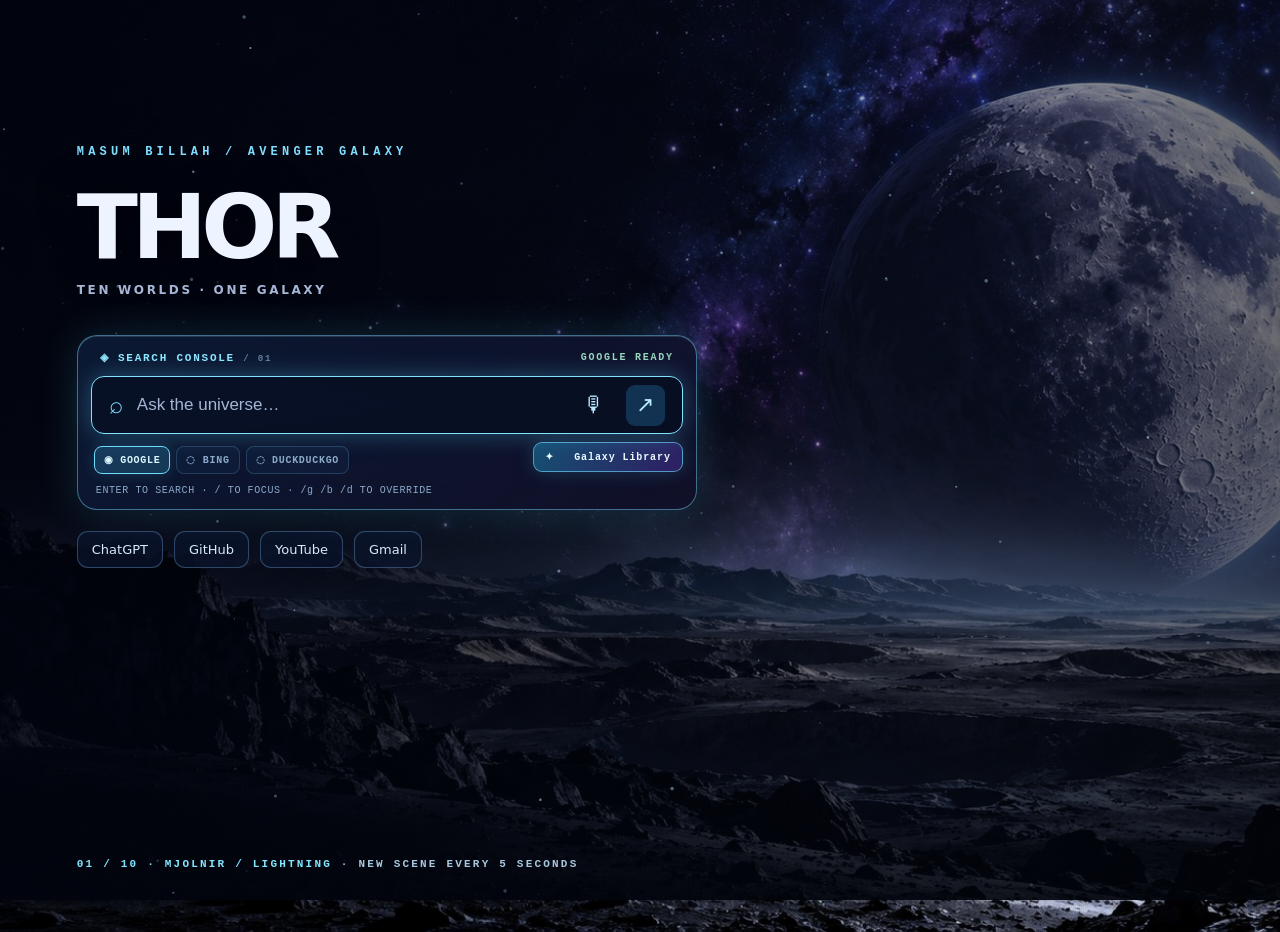
==== commit a8e4d5db: "Rename bookmarks launcher to Galaxy Library: newtab.html" ====
--- a/avenger-galaxy/newtab.html
+++ b/avenger-galaxy/newtab.html
@@ -1 +1 @@
-<!doctype html><html lang="en"><head><meta charset="utf-8"><meta name="viewport" content="width=device-width,initial-scale=1"><title>Avenger Galaxy • Search Console</title><link rel="stylesheet" href="style.css"></head><body><div id="scene-a" class="scene"></div><div id="scene-b" class="scene"></div><div class="veil"></div><canvas id="particles"></canvas><main class="content"><div class="eyebrow">MASUM BILLAH / AVENGER GALAXY</div><h1 id="title">THOR</h1><div class="sub">TEN WORLDS · ONE GALAXY</div><section class="console" aria-label="Galaxy search console"><div class="console-top"><span class="console-id">◈ SEARCH CONSOLE <small> / 01</small></span><span class="console-state" id="search-state">SYSTEM READY</span></div><form class="search" id="search-form"><span class="search-mark">⌕</span><input id="search-input" type="search" aria-label="Search the web" placeholder="Ask the universe…" autocomplete="off" autofocus><button class="voice-button" id="voice-button" type="button" title="Voice search" aria-label="Start voice search">🎙</button><button class="submit-button" type="submit" aria-label="Search">↗</button></form><div class="console-controls"><div class="engines" role="group" aria-label="Search engine"><button type="button" data-engine="google" class="selected">◉ GOOGLE</button><button type="button" data-engine="bing">◌ BING</button><button type="button" data-engine="duckduckgo">◌ DUCKDUCKGO</button></div><button id="open-bookmarks" type="button" class="launcher-button" aria-haspopup="dialog" aria-controls="bookmarks-shell">✦ &nbsp; YOUR APPS</button></div><div class="console-help" id="console-help">ENTER TO SEARCH · / TO FOCUS · /g /b /d TO OVERRIDE</div></section><nav class="links"><a href="https://chatgpt.com/">ChatGPT</a><a href="https://github.com/gitwithmasum">GitHub</a><a href="https://www.youtube.com/">YouTube</a><a href="https://mail.google.com/">Gmail</a></nav></main><div class="footer"><b id="count">01 / 10</b> · NEW SCENE EVERY 5 SECONDS</div><div id="bookmarks-shell" class="bookmarks-shell" hidden><section class="bookmarks-panel" role="dialog" aria-modal="true" aria-labelledby="bookmarks-title"><header class="bookmarks-head"><span class="orbit-mark" aria-hidden="true">◉</span><div><span class="bookmarks-kicker">AVENGER GALAXY / LAUNCHER</span><h2 id="bookmarks-title">YOUR APPS</h2></div><button id="close-bookmarks" class="bookmarks-close" type="button" aria-label="Close bookmarks">×</button></header><label class="bookmark-search"><span aria-hidden="true">⌕</span><input id="bookmark-query" type="search" placeholder="Search bookmarks..." aria-label="Search bookmarks" autocomplete="off"><kbd>/</kbd></label><nav id="bookmark-path" class="bookmark-path" aria-label="Bookmark folder path"></nav><div id="bookmark-grid" class="bookmark-grid" aria-live="polite"></div><footer class="bookmarks-foot"><span id="bookmark-count">LOADING…</span><span>ESC TO CLOSE</span></footer></section></div><script src="app.js"></script><script src="bookmarks.js"></script></body></html>
+<!doctype html><html lang="en"><head><meta charset="utf-8"><meta name="viewport" content="width=device-width,initial-scale=1"><title>Avenger Galaxy • Search Console</title><link rel="stylesheet" href="style.css"></head><body><div id="scene-a" class="scene"></div><div id="scene-b" class="scene"></div><div class="veil"></div><canvas id="particles"></canvas><main class="content"><div class="eyebrow">MASUM BILLAH / AVENGER GALAXY</div><h1 id="title">THOR</h1><div class="sub">TEN WORLDS · ONE GALAXY</div><section class="console" aria-label="Galaxy search console"><div class="console-top"><span class="console-id">◈ SEARCH CONSOLE <small> / 01</small></span><span class="console-state" id="search-state">SYSTEM READY</span></div><form class="search" id="search-form"><span class="search-mark">⌕</span><input id="search-input" type="search" aria-label="Search the web" placeholder="Ask the universe…" autocomplete="off" autofocus><button class="voice-button" id="voice-button" type="button" title="Voice search" aria-label="Start voice search">🎙</button><button class="submit-button" type="submit" aria-label="Search">↗</button></form><div class="console-controls"><div class="engines" role="group" aria-label="Search engine"><button type="button" data-engine="google" class="selected">◉ GOOGLE</button><button type="button" data-engine="bing">◌ BING</button><button type="button" data-engine="duckduckgo">◌ DUCKDUCKGO</button></div><button id="open-bookmarks" type="button" class="launcher-button" aria-haspopup="dialog" aria-controls="bookmarks-shell">✦ &nbsp; Galaxy Library</button></div><div class="console-help" id="console-help">ENTER TO SEARCH · / TO FOCUS · /g /b /d TO OVERRIDE</div></section><nav class="links"><a href="https://chatgpt.com/">ChatGPT</a><a href="https://github.com/gitwithmasum">GitHub</a><a href="https://www.youtube.com/">YouTube</a><a href="https://mail.google.com/">Gmail</a></nav></main><div class="footer"><b id="count">01 / 10</b> · NEW SCENE EVERY 5 SECONDS</div><div id="bookmarks-shell" class="bookmarks-shell" hidden><section class="bookmarks-panel" role="dialog" aria-modal="true" aria-labelledby="bookmarks-title"><header class="bookmarks-head"><span class="orbit-mark" aria-hidden="true">◉</span><div><span class="bookmarks-kicker">AVENGER GALAXY / LAUNCHER</span><h2 id="bookmarks-title">Galaxy Library</h2></div><button id="close-bookmarks" class="bookmarks-close" type="button" aria-label="Close bookmarks">×</button></header><label class="bookmark-search"><span aria-hidden="true">⌕</span><input id="bookmark-query" type="search" placeholder="Search bookmarks..." aria-label="Search bookmarks" autocomplete="off"><kbd>/</kbd></label><nav id="bookmark-path" class="bookmark-path" aria-label="Bookmark folder path"></nav><div id="bookmark-grid" class="bookmark-grid" aria-live="polite"></div><footer class="bookmarks-foot"><span id="bookmark-count">LOADING…</span><span>ESC TO CLOSE</span></footer></section></div><script src="app.js"></script><script src="bookmarks.js"></script></body></html>
--- a/avenger-galaxy/style.css
+++ b/avenger-galaxy/style.css
@@ -5,3 +5,6 @@
 
 /* Bookmarks app launcher */
 .links .launcher-button{cursor:pointer;color:#e9fbff;padding:10px 16px;border:1px solid #75e5ffb0;border-radius:11px;background:linear-gradient(120deg,#155c7fda,#211c5ed4);font:700 12px Consolas,monospace;letter-spacing:.08em;box-shadow:0 0 24px #35caff36}.links .launcher-button:hover{background:#237da4;box-shadow:0 0 27px #5be9ff80}.bookmarks-shell[hidden]{display:none}.bookmarks-shell{position:fixed;inset:0;z-index:20;display:grid;place-items:center;padding:22px;background:#020510a8;backdrop-filter:blur(12px)}.bookmarks-panel{width:min(1140px,96vw);max-height:min(760px,92vh);display:flex;flex-direction:column;padding:28px 40px 18px;border:1px solid #82bdfb91;border-radius:28px;background:linear-gradient(125deg,#162044ef,#071528f5 48%,#111633ef);box-shadow:0 35px 110px #000b,0 0 55px #3e9bff40,inset 0 1px #d9f3ff40}.bookmarks-head{display:flex;align-items:center;gap:17px}.orbit-mark{font-size:44px;color:#78e7ff;text-shadow:0 0 20px #2dcfff}.bookmarks-head>div{flex:1;text-align:center}.bookmarks-kicker{font:600 10px Consolas,monospace;color:#8caeca;letter-spacing:.28em}.bookmarks-head h2{margin:4px 0 0;color:#88e5ff;font:600 23px Segoe UI,sans-serif;letter-spacing:.36em;text-shadow:0 0 19px #57baff}.bookmarks-close{background:transparent;border:0;color:#bdd8ee;font-size:30px;cursor:pointer;padding:0 5px}.bookmarks-close:hover{color:white}.bookmark-search{display:flex;align-items:center;gap:12px;width:min(720px,100%);height:48px;margin:24px auto 16px;padding:0 16px;border:1px solid #55cffa;border-radius:15px;background:#08152bdc;box-shadow:0 0 22px #1cbffb45}.bookmark-search:focus-within{box-shadow:0 0 30px #44d7ff89}.bookmark-search span{font-size:25px;color:#a5eaff}.bookmark-search input{width:100%;outline:0;border:0;background:transparent;color:white;font:15px Segoe UI,sans-serif}.bookmark-search input::placeholder{color:#8ea7c8}.bookmark-search kbd{font:12px Consolas,monospace;color:#7297b8}.bookmark-path{display:flex;justify-content:center;align-items:center;gap:12px;min-height:30px;color:#9ab9d7;font-size:12px}.bookmark-path button{border:0;background:none;color:#aac5df;cursor:pointer}.bookmark-path button:hover{color:#8de8ff}.bookmark-path button:disabled{color:#e2f5ff;cursor:default}.bookmark-grid{display:grid;grid-template-columns:repeat(6,minmax(0,1fr));gap:18px;overflow:auto;min-height:160px;max-height:460px;padding:18px 2px 24px;scrollbar-color:#41678b transparent}.bookmark-tile{display:flex;flex-direction:column;align-items:center;justify-content:center;gap:10px;min-height:150px;padding:14px 8px;border:1px solid #94b7e17a;border-radius:20px;background:linear-gradient(155deg,#ffffff1a,#578bcc16 55%,#050f2580);color:#f1f8ff;cursor:pointer;box-shadow:inset 0 1px #ffffff28,0 8px 20px #0003;transition:transform .2s,border-color .2s,box-shadow .2s}.bookmark-tile:hover,.bookmark-tile:focus-visible{transform:translateY(-5px);border-color:#84e9ff;box-shadow:0 0 27px #65c6ff55}.bookmark-icon{display:grid;place-items:center;width:74px;height:74px;border-radius:19px;background:radial-gradient(circle at 30% 24%,hsl(var(--tile-hue) 95% 65% / .5),transparent 65%),linear-gradient(135deg,hsl(var(--tile-hue) 75% 36%),#0c1736);box-shadow:0 0 28px hsl(var(--tile-hue) 90% 60% / .35),inset 0 1px #ffffff8a;color:#fff;font:700 34px Segoe UI,sans-serif}.bookmark-label{max-width:100%;overflow:hidden;text-overflow:ellipsis;white-space:nowrap;font-size:13px}.bookmark-where{max-width:100%;overflow:hidden;text-overflow:ellipsis;white-space:nowrap;color:#97aeca;font-size:10px}.bookmark-empty{grid-column:1/-1;text-align:center;align-self:center;color:#a6bfd8}.bookmarks-foot{display:flex;justify-content:space-between;padding:12px 2px 0;border-top:1px solid #a1cbef28;color:#8db7d8;font:10px Consolas,monospace;letter-spacing:.23em}.launcher-open .content,.launcher-open .footer{filter:blur(3px)}@media(max-width:850px){.bookmark-grid{grid-template-columns:repeat(4,minmax(0,1fr))}.bookmarks-panel{padding:23px}}@media(max-width:560px){.bookmark-grid{grid-template-columns:repeat(3,minmax(0,1fr));gap:9px}.bookmark-tile{min-height:111px;border-radius:14px}.bookmark-icon{width:54px;height:54px;font-size:26px}.bookmarks-panel{padding:16px;max-height:94vh}.bookmarks-head h2{font-size:17px;letter-spacing:.22em}.bookmarks-kicker{font-size:8px}.bookmark-label{font-size:11px}}@media(prefers-reduced-motion:reduce){.bookmark-tile{transition:none}}
+
+/* Launcher access inside the Search Console */
+.console-controls{display:flex;align-items:center;justify-content:space-between;gap:9px}.console-controls .engines{min-width:0}.console-controls .launcher-button{flex:none;cursor:pointer;border:1px solid #71dcff9c;border-radius:9px;padding:8px 11px;background:linear-gradient(120deg,#175b80d9,#34216ed9);color:#eafbff;font:700 10px Consolas,monospace;letter-spacing:.09em;box-shadow:0 0 18px #51cbff35;transition:box-shadow .2s,transform .2s}.console-controls .launcher-button:hover,.console-controls .launcher-button:focus-visible{box-shadow:0 0 24px #66daff9c;transform:translateY(-2px)}@media(max-width:560px){.console-controls{flex-wrap:wrap}.console-controls .launcher-button{margin-left:auto}}
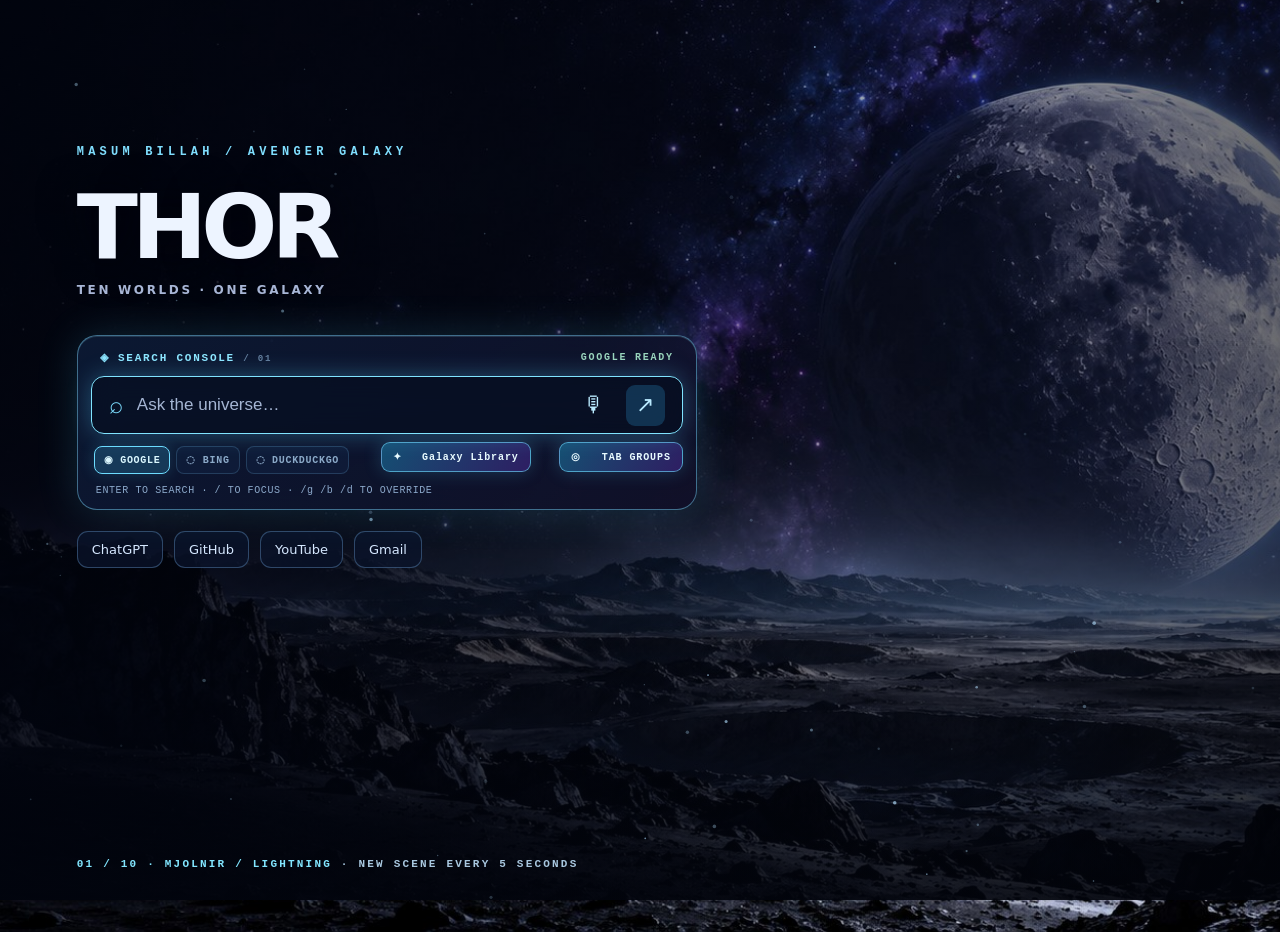
==== commit 2815981a: "Add futuristic tab groups launcher: newtab.html" ====
--- a/avenger-galaxy/newtab.html
+++ b/avenger-galaxy/newtab.html
@@ -1 +1 @@
-<!doctype html><html lang="en"><head><meta charset="utf-8"><meta name="viewport" content="width=device-width,initial-scale=1"><title>Avenger Galaxy • Search Console</title><link rel="stylesheet" href="style.css"></head><body><div id="scene-a" class="scene"></div><div id="scene-b" class="scene"></div><div class="veil"></div><canvas id="particles"></canvas><main class="content"><div class="eyebrow">MASUM BILLAH / AVENGER GALAXY</div><h1 id="title">THOR</h1><div class="sub">TEN WORLDS · ONE GALAXY</div><section class="console" aria-label="Galaxy search console"><div class="console-top"><span class="console-id">◈ SEARCH CONSOLE <small> / 01</small></span><span class="console-state" id="search-state">SYSTEM READY</span></div><form class="search" id="search-form"><span class="search-mark">⌕</span><input id="search-input" type="search" aria-label="Search the web" placeholder="Ask the universe…" autocomplete="off" autofocus><button class="voice-button" id="voice-button" type="button" title="Voice search" aria-label="Start voice search">🎙</button><button class="submit-button" type="submit" aria-label="Search">↗</button></form><div class="console-controls"><div class="engines" role="group" aria-label="Search engine"><button type="button" data-engine="google" class="selected">◉ GOOGLE</button><button type="button" data-engine="bing">◌ BING</button><button type="button" data-engine="duckduckgo">◌ DUCKDUCKGO</button></div><button id="open-bookmarks" type="button" class="launcher-button" aria-haspopup="dialog" aria-controls="bookmarks-shell">✦ &nbsp; Galaxy Library</button></div><div class="console-help" id="console-help">ENTER TO SEARCH · / TO FOCUS · /g /b /d TO OVERRIDE</div></section><nav class="links"><a href="https://chatgpt.com/">ChatGPT</a><a href="https://github.com/gitwithmasum">GitHub</a><a href="https://www.youtube.com/">YouTube</a><a href="https://mail.google.com/">Gmail</a></nav></main><div class="footer"><b id="count">01 / 10</b> · NEW SCENE EVERY 5 SECONDS</div><div id="bookmarks-shell" class="bookmarks-shell" hidden><section class="bookmarks-panel" role="dialog" aria-modal="true" aria-labelledby="bookmarks-title"><header class="bookmarks-head"><span class="orbit-mark" aria-hidden="true">◉</span><div><span class="bookmarks-kicker">AVENGER GALAXY / LAUNCHER</span><h2 id="bookmarks-title">Galaxy Library</h2></div><button id="close-bookmarks" class="bookmarks-close" type="button" aria-label="Close bookmarks">×</button></header><label class="bookmark-search"><span aria-hidden="true">⌕</span><input id="bookmark-query" type="search" placeholder="Search bookmarks..." aria-label="Search bookmarks" autocomplete="off"><kbd>/</kbd></label><nav id="bookmark-path" class="bookmark-path" aria-label="Bookmark folder path"></nav><div id="bookmark-grid" class="bookmark-grid" aria-live="polite"></div><footer class="bookmarks-foot"><span id="bookmark-count">LOADING…</span><span>ESC TO CLOSE</span></footer></section></div><script src="app.js"></script><script src="bookmarks.js"></script></body></html>
+<!doctype html><html lang="en"><head><meta charset="utf-8"><meta name="viewport" content="width=device-width,initial-scale=1"><title>Avenger Galaxy • Search Console</title><link rel="stylesheet" href="style.css"></head><body><div id="scene-a" class="scene"></div><div id="scene-b" class="scene"></div><div class="veil"></div><canvas id="particles"></canvas><main class="content"><div class="eyebrow">MASUM BILLAH / AVENGER GALAXY</div><h1 id="title">THOR</h1><div class="sub">TEN WORLDS · ONE GALAXY</div><section class="console" aria-label="Galaxy search console"><div class="console-top"><span class="console-id">◈ SEARCH CONSOLE <small> / 01</small></span><span class="console-state" id="search-state">SYSTEM READY</span></div><form class="search" id="search-form"><span class="search-mark">⌕</span><input id="search-input" type="search" aria-label="Search the web" placeholder="Ask the universe…" autocomplete="off" autofocus><button class="voice-button" id="voice-button" type="button" title="Voice search" aria-label="Start voice search">🎙</button><button class="submit-button" type="submit" aria-label="Search">↗</button></form><div class="console-controls"><div class="engines" role="group" aria-label="Search engine"><button type="button" data-engine="google" class="selected">◉ GOOGLE</button><button type="button" data-engine="bing">◌ BING</button><button type="button" data-engine="duckduckgo">◌ DUCKDUCKGO</button></div><button id="open-bookmarks" type="button" class="launcher-button" aria-haspopup="dialog" aria-controls="bookmarks-shell">✦ &nbsp; Galaxy Library</button><button id="open-tab-groups" type="button" class="launcher-button" aria-haspopup="dialog" aria-controls="groups-shell">◎ &nbsp; TAB GROUPS</button></div><div class="console-help" id="console-help">ENTER TO SEARCH · / TO FOCUS · /g /b /d TO OVERRIDE</div></section><nav class="links"><a href="https://chatgpt.com/">ChatGPT</a><a href="https://github.com/gitwithmasum">GitHub</a><a href="https://www.youtube.com/">YouTube</a><a href="https://mail.google.com/">Gmail</a></nav></main><div class="footer"><b id="count">01 / 10</b> · NEW SCENE EVERY 5 SECONDS</div><div id="bookmarks-shell" class="bookmarks-shell" hidden><section class="bookmarks-panel" role="dialog" aria-modal="true" aria-labelledby="bookmarks-title"><header class="bookmarks-head"><span class="orbit-mark" aria-hidden="true">◉</span><div><span class="bookmarks-kicker">AVENGER GALAXY / LAUNCHER</span><h2 id="bookmarks-title">Galaxy Library</h2></div><button id="close-bookmarks" class="bookmarks-close" type="button" aria-label="Close bookmarks">×</button></header><label class="bookmark-search"><span aria-hidden="true">⌕</span><input id="bookmark-query" type="search" placeholder="Search bookmarks..." aria-label="Search bookmarks" autocomplete="off"><kbd>/</kbd></label><nav id="bookmark-path" class="bookmark-path" aria-label="Bookmark folder path"></nav><div id="bookmark-grid" class="bookmark-grid" aria-live="polite"></div><footer class="bookmarks-foot"><span id="bookmark-count">LOADING…</span><span>ESC TO CLOSE</span></footer></section></div><div id="groups-shell" class="bookmarks-shell" hidden><section class="bookmarks-panel groups-panel" role="dialog" aria-modal="true" aria-labelledby="groups-title"><header class="bookmarks-head"><span class="orbit-mark" aria-hidden="true">◎</span><div><span class="bookmarks-kicker">AVENGER GALAXY / WORKSPACE</span><h2 id="groups-title">TAB GROUPS</h2></div><button id="close-tab-groups" class="bookmarks-close" type="button" aria-label="Close tab groups">×</button></header><label class="bookmark-search"><span aria-hidden="true">⌕</span><input id="group-query" type="search" placeholder="Search open tab groups..." aria-label="Search open tab groups" autocomplete="off"><kbd>/</kbd></label><nav id="group-path" class="bookmark-path" aria-label="Tab group path"></nav><div id="group-grid" class="bookmark-grid group-grid" aria-live="polite"></div><footer class="bookmarks-foot"><span id="group-count">LOADING…</span><span>ESC TO CLOSE</span></footer></section></div><script src="app.js"></script><script src="bookmarks.js"></script><script src="tabgroups.js"></script></body></html>
